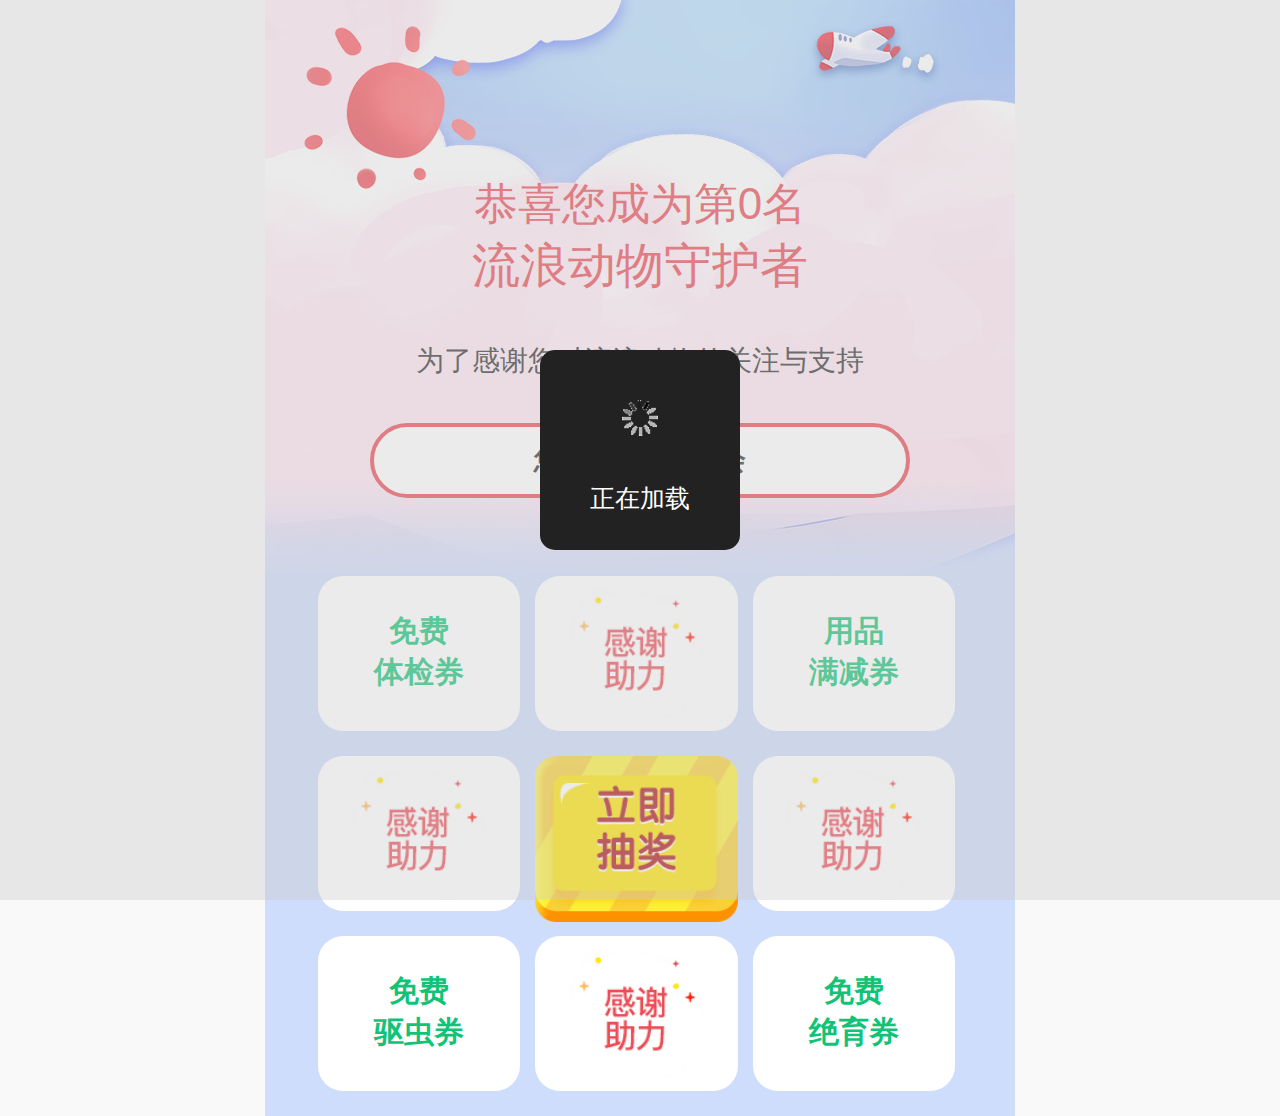
==== draft/luckDraw.html @ e5acdbd7 "create the folder" ====
<!DOCTYPE html>
<html lang="en">

<head>
    <meta charset="UTF-8">
    <meta name="viewport" content="width=device-width,minimum-scale=1.0,maximum-scale=1.0,user-scalable=no" />
    <meta http-equiv="X-UA-Compatible" content="ie=edge">
    <title>流浪动物暖心计划</title>
    <link rel="stylesheet" href="./css/base.css">
    <link rel="stylesheet" href="./css/rem.css">
    <link rel="stylesheet" href="./css/luckDraw.css">
</head>

<body>
    <div class="errotishi hide">
        <p class="msg"></p>
    </div>
    <div class="luckul">
        <img src="./img/bgimg.png" alt="" class="bg">
        <div class="luckTop">
            <p class="one">恭喜您成为第0名</p>
            <p class="onesm">流浪动物守护者</p>
            <p class="two">为了感谢您对流浪动物的关注与支持</p>
            <p class="three">您有0次抽奖机会</p>
        </div>
        <!-- 抽奖模块 -->
        <ul class="luckcenter clearfix">
            <li class="luckcenterli" id="li1">
                <p class="free">免费<br>体检券</p>
            </li>
            <li class="luckcenterli" id="li2">
                <img src="./img/noPrize.png" alt="">
            </li>
            <li class="luckcenterli" id="li3">
                <p class="free">用品<br>满减券</p>
            </li>
            <li class="luckcenterli" id="li8">
                <img src="./img/noPrize.png" alt="">
            </li>
            <li class="luckcenterli">
                <img src="./img/start.png" alt="" class="start" onclick="clickstart()" id="start">
                <img src="./img/end.png" alt="" class="end hide" id="end">
            </li>
            <li class="luckcenterli" id="li4">
                <img src="./img/noPrize.png" alt="">
            </li>
            <li class="luckcenterli" id="li7">
                <p class="free">免费<br>驱虫券</p>
            </li>
            <li class="luckcenterli" id="li6">
                <img src="./img/noPrize.png" alt="">
            </li>
            <li class="luckcenterli" id="li5">
                <p class="free">免费<br>绝育券</p>
            </li>

        </ul>
        <!-- 普通用户 -->
        <div class="ordinaryUser hide">
            <p class="chunfang"><a href="https://mp.weixin.qq.com/s/O9s8gQCI-DQ-tRzrGWMKwA">了解春防大作战></a></p>
            <div class="transmit clearfix footModal">
                <img src="./img/star.png" alt="" class="fl">
                <p class=" fl footModal">分享传递你的爱</p>
            </div>
            <!-- 救助狗狗的 -->
            <div class="helpPets">
                <p class="title">帮助这些丢失的小动物回家</p>
                <ul class="petsul clearfix">

                </ul>
                <div class="helpHome">
                    <img src="./img/erweima.jpg" alt="">
                    <p>识别二维码帮Ta回家</p>
                </div>
            </div>
        </div>
        <!-- 特殊用户 -->
        <div class="specialUser clearfix hide">
            <p class="title">救助人分享得捐粮福利</p>
            <div class="process clearfix">
                <img src="./img/shareBut.png" alt="" class="fl">
                <p class="line fl">——</p>
                <img src="./img/assistanceBut.png" alt="" class="fl">
                <p class="line fl"> ——</p>
                <img src="./img/getBut.png" alt="" class="fl">
            </div>
            <div class="transmit sptransmit clearfix twomore footModal">
                <img src="./img/star.png" alt="" class="fl">
                <p class="fl footModal"> 分享传递你的爱</p>
            </div>
            <p class="tishi">通过您分享的海报助力，将计算为您的助力粮</p>
            <div class="fellow clearfix">
                <div class="title clearfix">
                    <p class="fl">已有</p>
                    <p class="fl num" style="color: red">0</p>
                    <p class="fl">位好友帮您助力</p>
                </div>

                <!-- 有数据 -->
                <div class="manUser hide clearfix">


                </div>
                <!-- 没数据 -->
                <div class="kongUser hide">
                    <img src="./img/kong.png" alt="">
                    <p>点击上方按钮，分享传递你的爱</p>
                </div>


            </div>
        </div>
    </div>
    <!-- 中奖提示 -->
    <div class="jiangMsg hide">
        <img src="./img/zhongjaing.png" alt="" class="zhongjaing">
        <p class="right" onclick="right()"></p>
        <p class="title">免费体验券</p>
        <div class="jiangBut">
            <p class="btnone footModal">分享传递你的爱</p>
            <p class="btntwo haibao">生成助力海报</p>
            <p class="btnthree erweima">查看我的优惠券</p>
            <div class="discount hide">
                <img src="./img/erweima.jpg" alt="" class="discountimg">
                <p class="tishi">扫码进小程序查看</p>
            </div>
        </div>

    </div>


    <!-- 底部分享 -->
    <div class="useshare hide">
        <div class="footer clearfix">
            <div class="footerli fl weixin">
                <img src="./img/weixin.png" alt="">
                <p>微信好友</p>
            </div>
            <div class="footerli fl friend">
                <img src="./img/friend.png" alt="">
                <p>朋友圈</p>
            </div>
            <div class="footerli fl haibao">
                <img src="./img/haibao.png" alt="">
                <p>海报分享</p>
            </div>
        </div>
    </div>



    <!-- 弹屏 -->
    <div class="course hide">
        <img src="./img/course.png" alt="">

    </div>

    <!-- 海报 -->
    <div class="haibaoImg hide">
        <img src=' ' alt="">
        <div class="clearfix">
            <p class="updown ">长按下方海报保存图片</p>
        </div>
    </div>

    <!-- loading -->
    <div class="loading">
        <div class="loadingli">
            <img src="./img/loading.gif" alt="">
            <p>正在加载</p>
        </div>
    </div>

    <div class="tankuang hide">
        <div>
            <p class="tit">您还没有抽奖机会</p>
            <p class="sure">OK</p>
        </div>
    </div>


</body>
<script src="https://res.wx.qq.com/open/js/jweixin-1.3.2.js"></script>
<script src="./js/jquery.min.js"></script>
<script>
    baseUrl = 'https://www.memorychilli.com/';
    act = 'd6210b86e9f14578b2d10cd00d5bdda1';
    // 抽奖次数
    var luckDrawnum;



    function GetRequest() {
        var url = location.search; //获取url中"?"符后的字串
        var theRequest = new Object();
        if (url.indexOf("?") != -1) {
            var str = url.substr(1);
            strs = str.split("&");
            for (var i = 0; i < strs.length; i++) {
                theRequest[strs[i].split("=")[0]] = unescape(strs[i].split("=")[1]);
            }
        }
        return theRequest;
    }
    var Request = new Object();
    Request = GetRequest();
    console.log(Request.speUserid)
    if (Request.userId == undefined) {
        window.location = "./index.html"
    } else {
        userId = Request.userId
        mypopNum = Request.popNum
        specialUser = Request.specialUser
        speUserid = Request.speUserid
        share()
    }
    console.log(Request.userId)

    // 如果次数是 0， 不让点击按钮
    if (luckDrawnum = 0) {
        $('.start').attr('disabled', "true")
    }




    // 抽奖
    var t; ///用它存放setinterval,不用扣得太细，因为只要用到setinterval最后就得用     window.clearInterval(t);去释放他
    var index = 1; /////这个用来记录当前循环的次数，比如点了抽奖要转四圈，每转一圈有8个奖品，那一共就要循环8*圈数
    var circles = 1; ////抽奖要转的圈数
    var currentcircles = 1; ///记录当前是第几圈setinterval的第二个参数，通过操纵他来实现变速
    var speed = 0; /////转动的速度,用它作为 
    var endpoint = 3; /////最后停止的位置，即选中了谁  0=8 
    // 抽奖开始

    function clickstart() {
        $.ajax({
            url: baseUrl + 'lpCms/activity/drafts',
            method: "post",
            dataType: "json",
            data: {
                activityId: act,
                userId: userId

            },
            success: function (res) {
                if (res.data == null) {
                    nums = [2, 4, 6, 0]
                    endpoint = nums[Math.floor(Math.random() * nums.length)]
                    $('.start').hide()
                    $('.end').show()
                }
                if (res.data.couponType == 1) { //体检是2，用品是1
                    endpoint = 3
                }
                if (res.data.couponType == 2) { //体检是2，用品是1
                    endpoint = 1
                }
                if (res.code == 30001) {
                    $('.tankuang').show()
                    return;
                }
                startup()

            },
            error: function (res) {
                console.log('失败')
            }
        })
    }
    $('.sure').on('click', function () {
        $('.tankuang').hide()
    })

    function startup() {
        ///点一次抽奖过程中按钮禁用
        $('.start').attr('disabled', "true")
        $('#start').hide()
        $('#end').show()
        circles = 5;
        ////当前的圈数
        currentcircles = 1;
        ////速度，谁的太高了会很慢
        speed = 650;
        ////当前循环的次数
        index = 1;
        /////取得放奖品的<td>的数组
        var goods = $('.luckcenterli');
        ////存放奖品的<td>的数组
        var drawturn = [];
        ////遍历加入到drawturn数组里
        for (var i = 0; i < (8); i++) {
            // document.getElementById("turn" + (i + 1)).style.border = "0";
            ////加入时把他们的样式置为初始样式
            // document.getElementById("li" + (i + 1)).style.fontSize = "large";
            document.getElementById("li" + (i + 1)).style.border = "none";
            ///push方法，向数组内追加一个元素
            drawturn.push(document.getElementById("turn" + (i + 1)));
        }
        window.clearInterval(t);
        ////开始循环
        t = setInterval(HighTurn, speed);
    }
    ///循环奖品方法
    function HighTurn() {
        if (index > 1) {
            //清除样式了，因为他的前一位是上一次循环的8号奖品
            if ((index % 8) == 1) {
                $('#li8').css('border', 'none')
            }
            //清除样式 
            else {
                document.getElementById("li" + ((index - (8 * (currentcircles - 1))) - 1)).style.border = "none";
            }
        }
        ////处理完前一个商品的样式后再来改变当前奖品的样式——大号字体，红色
        // $('#li'+((index - (8 * (currentcircles - 1))) - 1)).css('border','3px solid pink')
        document.getElementById("li" + (index - (8 * (currentcircles - 1)))).style.border = "3px solid pink";

        if ((index % 8) == 0) {
            currentcircles++;
        }
        index++;
        if (currentcircles == 1) {
            window.clearInterval(t);
            ///改变速度
            speed -= 80;
            ///在重新执行
            t = setInterval(HighTurn, speed);
        }
        ///在下设定的在最后一圈的时候开始减速
        else if (currentcircles == circles) {
            window.clearInterval(t);
            speed += 80;
            t = setInterval(HighTurn, speed);
        }

        console.log(endpoint)
        // alert(circles == currentcircles && ((index - 1) % 8) == endpoint)
        ////用来判断是否循环完了，如果当前圈数==要循环的圈数，且当前循环到的奖品编号==终结点则判定为循环结束，最终会停在终结点位置的奖品上
        if (circles == currentcircles && ((index - 1) % 8) == endpoint) {
            ///清除setInterval
            window.clearInterval(t);
            ///回复按钮使用
            if (endpoint == 1) {
                $('.jiangMsg .title').text('免费体检券')
                window.setTimeout(starMsg, 800)
            } else if (endpoint == 3) {
                $('.jiangMsg .title').text('用品减免劵')
                window.setTimeout(starMsg, 800)
            } else {
                alert('未中奖')
            }



            return;
        }


    }

    function starMsg() {
        $('.jiangMsg').show()
        $('#start').show()
        $('#end').hide()
        actcount()
    }
    actcount()

    function actcount() {
        $('.loading').show()
        $.ajax({
            url: baseUrl + 'lpCms/activity/drafts/count',
            method: "get",
            dataType: "json",
            data: {
                activityId: act,
                userId: userId

            },
            success: function (res) {
                $('.loading').hide()
                luckDrawnum = res.data
                $('.three').text('您有' + res.data + "次抽奖机会")
                $('.one').text("恭喜您成为第" + mypopNum + "名")

            },
            error: function (res) {
                console.log('失败')
            }
        })
    }

    if (specialUser == 0) {
        specialurl()
    }
    // 特殊
    if (specialUser == 1) {
        $('.specialUser').show()
        follower()
    }
    // 普通
    function specialurl() {
        $('.loading').show()
        $('.ordinaryUser').show()
        $.ajax({
            url: 'https://www.memorychilli.com/pokemon/record/charity',
            method: "get",
            dataType: "json",
            data: {
                city: '上海市',
                pageNum: 1,
                pageSize: 3

            },
            success: function (res) {
                $('.loading').hide()
                console.log(res.data)
                for (var i = 0; i < res.data.length; i++) {
                    // https://melody.memorychilli.com
                    var parentdiv = $('<li></li>')
                    parentdiv.attr('class', 'petsli')
                    var childimg = $('<img>');
                    var childp = $('<p></p>');

                    childimg.attr("src", 'https://melody.memorychilli.com/' + res
                        .data[i].images[0])
                    var content = JSON.parse(res.data[i].content)
                    childp.text('我是' + content.petName + ',我在' + res.data[i]
                        .location + '走丢')
                    parentdiv.append(childimg)
                    parentdiv.append(childp)
                    $('.petsul').append(parentdiv);
                }


            },
            error: function (res) {
                console.log('失败')
            }
        })
    }

    function right() {
        $('.jiangMsg').hide()
    }

    // 特殊
    function follower() {
        $('.loading').show()
        $.ajax({
            url: baseUrl + 'lpCms/activity/assistance/followers',
            method: "get",
            dataType: "json",
            data: {
                activityId: act,
                assistUserId: userId

            },
            success: function (res) {
                $('.loading').hide()
                if (res.data.length == 0) {
                    $('.kongUser').show()
                } else {
                    $('.fellow .title .num').text(res.data.length)
                    $('.manUser').show()
                    var manUser = $('.manUser')
                    var that = this
                    for (var i = 0; i < res.data.length; i++) {
                        var parentdiv = $('<div></div>')
                        parentdiv.attr('class', 'fellowli')
                        var childdiv = $('<img>');
                        childdiv.attr('class', 'img')
                        childdiv.attr("src", res.data[i].photoPath)
                        parentdiv.append(childdiv)
                        manUser.append(parentdiv);
                    }
                }

            },
            error: function (res) {
                console.log('失败')
            }
        })
    }




    $('.haibao').on('click', function () {
        $('.loading').show()
        $.ajax({
            url: baseUrl + 'lpCms//activity/oss/image/poster',
            method: "get",
            dataType: "json",
            data: {
                userId: speUserid

            },
            success: function (res) {
                $('.loading').hide()
                console.log(res.data.data)
                $('.haibaoImg img').attr('src', res.data.data)
                $('.haibaoImg').show()
                $(".useshare").hide();
            },
            error: function (res) {
                console.log('失败')
            }
        })

    })
  )

    $('.haibaoImg').on('click', function () {
        $('.haibaoImg').hide()
    })
    $(".haibaoImg img").on("click", function (e) {
        e.stopPropagation();
    });



    function draft() {
        $.ajax({
            url: baseUrl + 'lpCms/activity/drafts/draft',
            method: "post",
            dataType: "json",
            data: {
                userId: userId,
                activityId: act,

            },
            success: function (res) {
                console.log(res.code)
                if (res.code == 30002) {
                    $('.three').text('您有' + luckDrawnum + "次抽奖机会")
                } else {
                    $('.three').text('您有' + (parseInt(luckDrawnum + 1)) + "次抽奖机会")
                }

            },
            error: function (res) {
                console.log('失败')
            }
        })

    }

    $('.erweima').on('click', function () {
        $('.discount').show()
    })

    $('.zhongjaing').on('click', function () {
        console.log(1)
        $('.discount').hide()
    })





    // 判断是浏览器还是小程序
    var ua = window.navigator.userAgent.toLowerCase();
    console.log(ua.match(/MicroMessenger/i) == 'micromessenger')
    if (ua.match(/MicroMessenger/i) == 'micromessenger') { //判断是否是微信环境
        //微信环境
        wx.miniProgram.getEnv(function (res) {
            if (res.miniprogram) {
                // 显示海报
                $('.footModal').on('click', function () {
                    $('.loading').show()
                    $.ajax({
                        url: baseUrl + 'lpCms//activity/oss/image/poster',
                        method: "get",
                        dataType: "json",
                        data: {
                            userId: speUserid
                        },
                        success: function (res) {
                            $('.loading').hide()
                            $('.haibaoImg img').attr('src', res.data.data)
                            $('.haibaoImg').show()
                            $(".useshare").hide();
                        },
                        error: function (res) {
                            console.log('失败')
                        }
                    })

                })
            } else {

                // 显示底部
                $(".footModal").on("click", function (e) {
                    $(".useshare").show();
                    if (!$(".useshare").is(':hidden')) {
                        $(".useshare").on("click", function (e) {
                            $(".useshare").hide();
                        })

                    }
                });

                $(".footer").on("click", function (e) {
                    e.stopPropagation();
                });

                $(".weixin").on("click", function (e) {
                    $('.course').show()
                    if (!$(".course").is(':hidden')) {
                        $(".course").on("click", function (e) {
                            $(".course").hide();
                            $(".useshare").hide();
                        })

                    }
                });

                $(".friend").on("click", function (e) {
                    $('.course').show()
                    if (!$(".course").is(':hidden')) {
                        $(".course").on("click", function (e) {
                            $(".course").hide();
                            $(".useshare").hide();
                        })

                    }
                });
            }
        })
    } else {
        //非微信环境逻辑
    }

    // 分享

    function share() {
        $.ajax({
            url: baseUrl + 'lpWechat/wxAuth/configWxEnvironment',
            method: "get",
            dataType: "json",
            data: {
                url: window.location.href,
                plateForm: 'MP_WX',
            },
            success: function (res) {
                var data = res.data
                wx.config({
                    debug: false,
                    appId: data.appId, // 和获取Ticke的必须一样------必填，公众号的唯一标识
                    timestamp: data.timestamp, // 必填，生成签名的时间戳
                    nonceStr: data.nonceStr, // 必填，生成签名的随机串
                    signature: data.signature, // 必填，签名，见附录1
                    //需要分享的列表项:发送给朋友，分享到朋友圈，分享到QQ，分享到QQ空间
                    jsApiList: [
                        "onMenuShareAppMessage",
                        "onMenuShareTimeline",
                        "onMenuShareQQ",
                        "onMenuShareQZone"
                    ]
                });
                //处理验证失败的信息
                wx.error(function (res) {});
                //处理验证成功的信息
                wx.ready(function () {
                    console.log(speUserid)
                    //分享到朋友圈
                    wx.onMenuShareTimeline({
                        title: "春防大作战之流浪动物暖心计划", // 分享标题
                        link: 'https://www.memorychilli.com/linkpets/activityplan/index.html?speUserid=' +
                            speUserid, // 分享链接，该链接域名或路径必须与当前页面对应的公众号JS安全域名一致
                        imgUrl: 'https://melody.memorychilli.com/activity/postImage/share_bg.jpg', // 分享图标
                        success: function (res) {
                            // 用户确认分享后执行的回调函数
                            _this.showMsg("分享成功!");
                            draft()

                        },
                        cancel: function (res) {
                            // 用户取消分享后执行的回调函数
                        }
                    });
                    //分享给朋友
                    wx.onMenuShareAppMessage({
                        title: "春防大作战之流浪动物暖心计划", // 分享标题
                        desc: "关爱流浪动物，助力宠物公益|你，将温暖它们！", // 分享描述
                        link: 'https://www.memorychilli.com/linkpets/activityplan/index.html?speUserid=' +
                            speUserid, // 分享链接，该链接域名或路径必须与当前页面对应的公众号JS安全域名一致
                        imgUrl: 'https://melody.memorychilli.com/activity/postImage/share_bg.jpg', // 分享图标
                        type: "", // 分享类型,music、video或link，不填默认为link
                        dataUrl: "", // 如果type是music或video，则要提供数据链接，默认为空
                        success: function (res) {
                            // 用户确认分享后执行的回调函数
                            draft()

                        },
                        cancel: function (res) {
                            // 用户取消分享后执行的回调函数
                        }
                    });
                });
            }
        })
    }
    window.onpageshow = function (event) {
        //event.persisted 判断浏览器是否有缓存, 有为true, 没有为false
        if (event.persisted) {
            window.location.reload();
        }
    }
</script>

</html>
---- draft/css/base.css ----
@charset "UTF-8";
/*! normalize.css v3.0.3 | MIT License | github.com/necolas/normalize.css */

p {
  margin: 0;
  padding: 0;
}

h1,
h2,
h3,
h4,
h5,
h6 {
  line-height: 1;
  margin-top: 0;
  margin-bottom: 0;
}

html {
  font-family: sans-serif;
  -ms-text-size-adjust: 100%;
  -webkit-text-size-adjust: 100%;
  max-width: 750px;
  min-width: 320px;
  margin: 0 auto;
}

body {
  margin: 0;
  background-color: #f9f9f9;
  color: rgb(46, 46, 46)
}

article,
aside,
details,
figcaption,
figure,
footer,
header,
hgroup,
main,
menu,
nav,
section,
summary {
  display: block;
}

audio,
canvas,
progress,
video {
  display: inline-block;
  vertical-align: baseline;
}

audio:not([controls]) {
  display: none;
  height: 0;
}

[hidden],
template {
  display: none;
}

a {
  background-color: transparent;
}

a:active,
a:hover {
  outline: 0;
}

abbr[title] {
  border-bottom: 1px dotted;
}

b,
strong {
  font-weight: bold;
}

dfn {
  font-style: italic;
}

h1 {
  font-size: 2em;
  margin: 0.67em 0;
}

/* mark {
  background: #ff0;
  color: #000;
} */

small {
  font-size: 80%;
}

sub,
sup {
  font-size: 75%;
  line-height: 0;
  position: relative;
  vertical-align: baseline;
}

sup {
  top: -0.5em;
}

sub {
  bottom: -0.25em;
}

img {
  border: 0;
}

svg:not(:root) {
  overflow: hidden;
}

figure {
  margin: 1em 40px;
}

hr {
  box-sizing: content-box;
  height: 0;
}

pre {
  overflow: auto;
}

code,
kbd,
pre,
samp {
  font-family: monospace, monospace;
  font-size: 1em;
}

button,
input,
optgroup,
select,
textarea {
  color: inherit;
  font: inherit;
  margin: 0;
}

button {
  overflow: visible;
}

button,
select {
  text-transform: none;
}

button,
html input[type="button"],
input[type="reset"],
input[type="submit"] {
  -webkit-appearance: button;
  cursor: pointer;
}

button[disabled],
html input[disabled] {
  cursor: default;
}

button::-moz-focus-inner,
input::-moz-focus-inner {
  border: 0;
  padding: 0;
}

input {
  line-height: normal;
}

input[type="checkbox"],
input[type="radio"] {
  box-sizing: border-box;
  padding: 0;
}

input[type="number"]::-webkit-inner-spin-button,
input[type="number"]::-webkit-outer-spin-button {
  height: auto;
}

input[type="search"] {
  -webkit-appearance: textfield;
  box-sizing: content-box;
}

input[type="search"]::-webkit-search-cancel-button,
input[type="search"]::-webkit-search-decoration {
  -webkit-appearance: none;
}

fieldset {
  border: 1px solid #c0c0c0;
  margin: 0 2px;
  padding: 0.35em 0.625em 0.75em;
}

legend {
  border: 0;
  padding: 0;
}

textarea {
  overflow: auto;
}

optgroup {
  font-weight: bold;
}

table {
  border-collapse: collapse;
  border-spacing: 0;
}

td,
th {
  padding: 0;
}

*,
::before,
::after {
  margin: 0;
  padding: 0;
  box-sizing: border-box;
}

body {
  font-size: 14px;
  font-family: 'Microsoft YaHei', sans-serif;
  /* background-color: #f5f5f5; */
}

a {
  color: #333;
  text-decoration: none;
}

ul,
ol {
  list-style: none;
}

input[type="text"],
input[type="search"],
textarea {
  border: none;
  outline: none;
  resize: none;
  -webkit-appearance: none;
}

.fl {
  float: left;
}

.fr {
  float: right;
}

.clearfix::before,
.clearfix::after {
  content: "";
  display: block;
  visibility: hidden;
  height: 0;
  line-height: 0;
  clear: both;
}

.mint-radiolist::before,
.mint-radiolist::after {
  content: "";
  display: block;
  visibility: hidden;
  height: 0;
  line-height: 0;
  clear: both;
}

.mint-radiolist .mint-cell {
  float: left;
  width: 50%;
  margin: 0 auto;
}

video {
  margin: 0 auto;
}

img {
  display: block;
  width: 100%;
}

.fs-30 {
  font-size: 0.6rem;
}

.fs-28 {
  font-size: 0.56rem;
}

.fs-26 {
  font-size: 0.52rem;
}

.fs-24 {
  font-size: 0.48rem;
}

.fs-20 {
  font-size: 0.4rem;
}

.mar-t-10 {
  margin-top: 0.2rem;
}

.mar-t-16 {
  margin-top: 0.32rem;
}

.mar-r-20 {
  margin-right: 0.4rem;
}

.dred {
  color: #921523;
}

.bold {
  font-weight: 700;
}

.gray {
  color: #898989;
}

.hide {
  display: none;
}

.show {
  display: block;
}

.mint-swipe-indicators {
  bottom: 20px !important;
}

.mint-navbar .mint-tab-item.is-selected {
  border-bottom: 3px solid #ad0b1e;
  color: #ad0b1e;
  margin-bottom: -3px;
}

.mint-tab-item-label {
  color: inherit;
  font-size: 14px;
  line-height: 1;
}

.mint-header {
  width: 100%;
  position: fixed;
  top: 0;
  left: 0;
  z-index: 999;
}

.hadder2rem {
  height: 2rem;
  width: 100%;
}

.mint-field {
  border-bottom: 1px solid #ccc;
}

.mint-cell-wrapper {
  height: 2.5rem;
  line-height: 2.5rem;
  background-image: none;
}

.mint-field .mint-cell-title {
  width: 40%;
  margin-left: 0.2rem;
}

.mint-cell-text {
  font-size: 14px;
}

.mint-field-core {
  font-size: 14px;
}
---- draft/css/rem.css ----
@media (min-width: 320px) {
  html {
    font-size: 21.33px;
  }
}
@media (min-width: 360px) {
  html {
    font-size: 24px;
  }
}
@media (min-width: 375px) {
  html {
    font-size: 25px;
  }
}
@media (min-width: 384px) {
  html {
    font-size: 25.6px;
  }
}
@media (min-width: 400px) {
  html {
    font-size: 26.67px;
  }
}
@media (min-width: 414px) {
  html {
    font-size: 27.6px;
  }
}
@media (min-width: 424px) {
  html {
    font-size: 28.27px;
  }
}
@media (min-width: 480px) {
  html {
    font-size: 32px;
  }
}
@media (min-width: 540px) {
  html {
    font-size: 36px;
  }
}
@media (min-width: 570px) {
  html {
    font-size: 38px;
  }
}
@media (min-width: 600px) {
  html {
    font-size: 40px;
  }
}
@media (min-width: 630px) {
  html {
    font-size: 42px;
  }
}
@media (min-width: 660px) {
  html {
    font-size: 44px;
  }
}
@media (min-width: 690px) {
  html {
    font-size: 46px;
  }
}
@media (min-width: 720px) {
  html {
    font-size: 48px;
  }
}
@media (min-width: 750px) {
  html {
    font-size: 50px;
  }
}
---- draft/css/luckDraw.css ----
.errotishi {
    height: 50px;
    width: 100%;
    background-color: #fb8080;
    text-align: center;
    line-height: 50px;
    position: fixed;
    top: 0;
    left: 0;
    color: #fff;
    z-index: 999;
}

.luckul {
    position: relative;
    width: 100%;
    height: 100%;
    background-color: #ceddfc;

}

.luckul .bg {
    min-height: 11.52rem;
}

.luckul .luckTop {
    position: absolute;
    top: 3.5rem;
    left: 5%;
    width: 90%;
    text-align: center;
    min-height: 5rem;
}

.luckul .luckTop .one {
    color: #ea4952;
    font-size: 0.88rem;
}

.luckul .luckTop .onesm {
    color: #ea4952;
    font-size: 0.96rem;
}

.luckul .luckTop .two {
    line-height: 2.5rem;
    font-size: 0.55rem;

}

.luckul .luckTop .three {
    width: 80%;
    height: 1.5rem;
    background-color: #fff;
    border: 4px solid #ea4952;
    border-radius: 0.8rem;
    margin: 0 auto;
    line-height: 1.3rem;
    font-size: 0.55rem;
    font-weight: 700;
}

.luckcenter {
    width: 90%;
    margin: 0 auto;
    min-height: 9rem;
}

.luckcenter .luckcenterli {
    float: left;
    width: 30%;
    height: 3.1rem;
    background-color: #fff;
    margin: 0 auto;
    text-align: center;
    margin-left: 0.3rem;
    border-radius: 0.5rem;
    margin-bottom: 0.5rem;
}

.luckcenter .luckcenterli img {
    width: 2.7rem;
    margin: 0 auto;
    margin-top: 0.25rem;
}

.luckcenter .luckcenterli .start {
    width: 100%;
    margin: 0;
}

.luckcenter .luckcenterli .end {
    width: 100%;
    margin: 0;
}

.luckcenter .luckcenterli .free {
    font-size: 0.6rem;
    color: #11c376;
    margin-top: 0.7rem;
    font-weight: 700;
}

.ordinaryUser .chunfang {
    text-align: center;
    margin-top: 0.7rem;
}

.ordinaryUser .chunfang a {
    color: #266bd6;
    font-size: 0.65rem;
}

.transmit {
    width: 60%;
    background-color: #ef4d56;
    margin: 0 auto;
    height: 1.8rem;
    border-radius: 0.8rem;
    margin-top: 0.3rem;
}

.transmit img {
    width: 1.2rem;
    margin-top: 0.4rem;
    margin-left: 1.5rem;
}

.transmit p {
    line-height: 1.8rem;
    margin-left: 0.8rem;
    color: #fff;
    font-size: 0.6rem;

}

.specialUser {
    margin-top: 1rem;
}

.specialUser .title {
    font-size: 0.65rem;
    text-align: center;
    font-weight: 700;
    margin-bottom: 1rem;

}

.specialUser .process {
    margin-top: 2rem;
    width: 80%;
    margin: 0 auto;

}

.specialUser .process .line {
    width: 1.5rem;
    line-height: 2.5rem;
    color: #6f48fe;
    text-align: center;
    font-weight: 700;
}

.specialUser .process img {
    width: 3rem;
}

.specialUser .tishi {
    text-align: center;
    line-height: 1.5rem;
}

.sptransmit {
    margin-top: 1rem;
}

.fellow {
    width: 85%;
    margin: 0 auto;
}

.fellow .title {
    font-size: 0.65rem;
    text-align: center;
    font-weight: 700;
    margin-top: 1rem;
    margin-left: 3rem;
}

.fellow .title p {
    text-align: center;
}

.fellow .fellowli {
    width: 16.6%;
    border-radius: 50%;
    margin-bottom: 0.3rem;
    float: left;
}

.fellow .fellowli .img {
    width: 1.8rem;
    height: 1.8rem;
    border-radius: 50%;
    border: 2px solid #ef4d56;
    float: left;
}

.kongUser img {
    width: 1.5rem;
    margin: 0 auto
}

.kongUser p {
    font-size: 0.55rem;
    text-align: center;
    line-height: 1.5rem;
}

.jiangMsg {
    width: 100%;
    height: 100%;
    position: fixed;
    left: 0;
    top: 0;
    margin: auto;
    overflow: hidden;
}

.jiangMsg img {
    width: 90%;
    margin: 0 auto;
    margin-top: 2rem
}

.jiangMsg .right {
    position: absolute;
    right: 5%;
    top: 8%;
    /* background-color: red; */
    width: 1.5rem;
    height: 1.5rem;
}

.jiangMsg .title {
    position: absolute;
    right: 30%;
    top: 8.3rem;
    width: 6rem;
    height: 3rem;
    font-size: 0.85rem;
    text-align: center;
    line-height: 3rem;
    color: #fff;

}

.jiangMsg .jiangBut {
    position: absolute;
    right: 2.5rem;
    top: 13rem;
    width: 10rem;
    height: 7rem;
    /* background-color: red; */

}

.jiangMsg .jiangBut .discount {
    position: absolute;
    bottom: 0;
    left: 2rem;
    width: 6rem;
    height: 6rem;
    border: 1px solid #11c376;
}

.jiangMsg .jiangBut .discount .tishi {
    width: 100%;
    margin: 0 auto;
    border: 1px solid #11c376;
    line-height: 1.2rem;
    margin-top: 0.7rem;
    text-align: center;
    border-radius: 0.3rem;
    background-color: #11c376;
}

.jiangMsg .jiangBut .discount .discountimg {
    width: 100%;
    height: 100%;
    margin: 0;
}

.jiangMsg .jiangBut p {
    width: 70%;
    margin: 0 auto;
    border: 1px solid #ccc;
    line-height: 1.2rem;
    margin-top: 0.7rem;
    text-align: center;
    border-radius: 0.3rem;

}

.jiangMsg .jiangBut .btnone {
    border-color: #ef4d56;
    color: #ef4d56;
}

.jiangMsg .jiangBut .btntwo {
    border-color: #e4c678;
    color: #e4c678;
}

.jiangMsg .jiangBut .btnthree {
    border-color: #11c376;
    color: #11c376;
}

.jiangBut .erweima {}

/* 底部 */
.useshare {
    height: 100%;
    width: 100%;
    position: fixed;
    bottom: 0;
    left: 0;
    background: rgba(0, 0, 0, 0.4);
}

.useshare .footer {
    height: 4.5rem;
    width: 100%;
    background-color: #fff;
    border-radius: 1rem 1rem 0 0;
    position: fixed;
    bottom: 0;
    left: 0;

}

.useshare .footer .footerli {
    padding-top: 1rem;
    width: 33.33%;
    margin: 0 auto;
    text-align: center;
}

.useshare .footer .footerli img {
    width: 2rem;
    text-align: center;
    margin: 0 auto;
}

.course {
    background-color: rgba(0, 0, 0, 0.4);
    position: fixed;
    top: 0;
    left: 0;
    height: 100%;
    width: 100%;

}

.course img {
    width: 95%;

}

.haibaoImg {
    position: fixed;
    width: 100%;
    height: 100%;
    left: 0;
    top: 0;
    background-color: rgba(0, 0, 0, 0.4);

}

.haibaoImg img {
    width: 90%;
    margin: 0 auto;
    position: absolute;
    left: 50%;
    top: 50%;
    transform: translate(-50%, -50%);

}

.haibaoImg .updown {
    height: 1.6rem;
    width: 100%;
    line-height: 1.6rem;
    display: inline-block;
    text-align: center;
    background-color: #11c376;
    color: white;
    text-align: center;
    position: absolute;



}

.haibaoImg div {
    width: 100%;
}



/* 普通用户救助宠物 */
.helpPets {
    padding-top: 1rem;
    width: 100%;
    height: 100%;

}

.helpPets .helpHome {
    text-align: center;
    margin: 0 auto;
    width: 100%
}

.helpPets .helpHome img {
    width: 4rem;
    height: 4rem;
    margin: 0 auto;
}

.helpPets .helpHome p {
    line-height: 1rem;
    font-size: 0.65rem;
}

.helpPets .title {
    font-size: 0.65rem;
    line-height: 1.5rem;
    padding-left: 0.5rem;
}

.helpPets .petsul {
    width: 90%;
    margin: 0 auto;
    padding-bottom: 0.5rem;
}

.helpPets .petsli {
    width: 33.33%;
    float: left;
    padding-bottom: 0.5rem;
    padding-top: 0.5rem;
}

.helpPets .petsli img {
    width: 4.3rem;
    height: 4.3rem;
    text-align: center;
    border: 1px solid #fff;
    border-bottom: none;
    border-radius: 0.3rem 0.3rem 0 0;
}

.helpPets .petsli p {
    width: 4.3rem;
    /* text-align: center; */
    display: -webkit-box;
    -webkit-box-orient: vertical;
    -webkit-line-clamp: 3;
    overflow: hidden;
    background-color: #fff;
    border-radius: 0 0 0.3rem 0.3rem;
    padding: 0.1rem;
}

.loading {
    background: rgba(204, 204, 204, 0.4);
    position: fixed;
    top: 0;
    left: 0;
    height: 100%;
    width: 100%;
}

.loading .loadingli {
    width: 4rem;
    height: 4rem;
    background-color: #232222;
    border-radius: 0.3rem;
    position: absolute;
    left: 50%;
    top: 50%;
    transform: translate(-50%, -50%);
}

.loading .loadingli img {
    width: 18%;
    margin: 0 auto;
    margin-top: 1rem;
}

.loading .loadingli p {
    line-height: 1.5rem;
    font-size: 0.5rem;
    color: #fff;
    margin-top: 0.5rem;
    text-align: center;
}

.tankuang {
    background-color: rgba(0, 0, 0, 0.4);
    position: fixed;
    top: 0;
    left: 0;
    height: 100%;
    width: 100%;
}

.tankuang div {
    width: 80%;
    height: 4.5rem;
    background-color: #fff;
    margin: 0 auto;
    position: absolute;
    left: 50%;
    top: 50%;
    transform: translate(-50%, -50%);
    border-radius: 0.3rem;
    text-align: center;
}

.tankuang .tit {
    line-height: 2.5rem;
    border-bottom: 1px solid #f5f5f5;
    font-size: 0.75rem;
}

.tankuang .sure {
    text-align: center;
    line-height: 2rem;
    color: #266bd6;
}
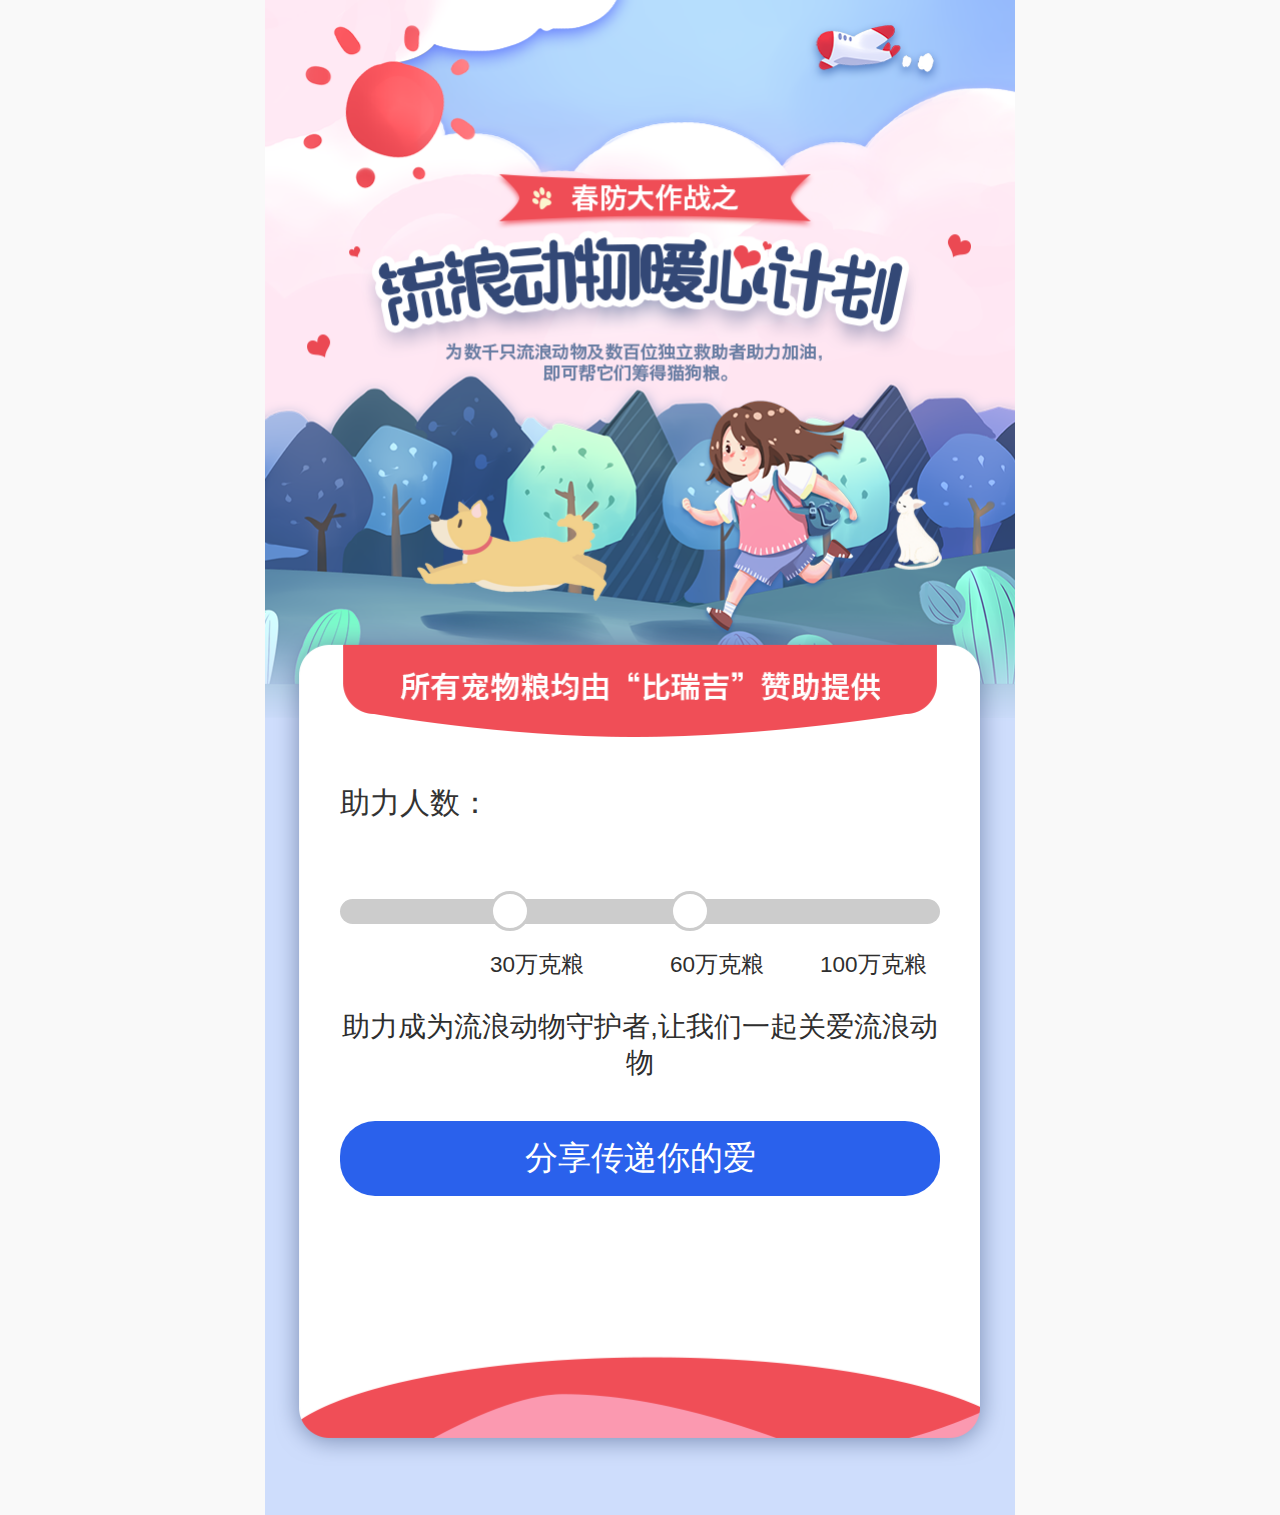
==== commit 7ecb88f2: "更新" ====
--- a/draft/luckDraw.html
+++ b/draft/luckDraw.html
@@ -183,7 +183,10 @@
 <script src="https://res.wx.qq.com/open/js/jweixin-1.3.2.js"></script>
 <script src="./js/jquery.min.js"></script>
 <script>
-    baseUrl = 'https://www.memorychilli.com/';
+    // baseUrl = 'https://www.linchongpets.com/';
+    baseUrl = 'http://localhost:8093/';
+    baseUrlWechat='http://localhost:8094/';
+
     act = 'd6210b86e9f14578b2d10cd00d5bdda1';
     // 抽奖次数
     var luckDrawnum;
@@ -315,7 +318,7 @@
         }
         ////处理完前一个商品的样式后再来改变当前奖品的样式——大号字体，红色
         // $('#li'+((index - (8 * (currentcircles - 1))) - 1)).css('border','3px solid pink')
-        document.getElementById("li" + (index - (8 * (currentcircles - 1)))).style.border = "3px solid pink";
+        document.getElementById("li" + (index - (8 * (currentcircles - 1)))).style.border = "3px solid #FDE401";
 
         if ((index % 8) == 0) {
             currentcircles++;
@@ -392,55 +395,13 @@
         })
     }
 
-    if (specialUser == 0) {
-        specialurl()
-    }
+   
     // 特殊
     if (specialUser == 1) {
         $('.specialUser').show()
         follower()
     }
-    // 普通
-    function specialurl() {
-        $('.loading').show()
-        $('.ordinaryUser').show()
-        $.ajax({
-            url: 'https://www.memorychilli.com/pokemon/record/charity',
-            method: "get",
-            dataType: "json",
-            data: {
-                city: '上海市',
-                pageNum: 1,
-                pageSize: 3
-
-            },
-            success: function (res) {
-                $('.loading').hide()
-                console.log(res.data)
-                for (var i = 0; i < res.data.length; i++) {
-                    // https://melody.memorychilli.com
-                    var parentdiv = $('<li></li>')
-                    parentdiv.attr('class', 'petsli')
-                    var childimg = $('<img>');
-                    var childp = $('<p></p>');
-
-                    childimg.attr("src", 'https://melody.memorychilli.com/' + res
-                        .data[i].images[0])
-                    var content = JSON.parse(res.data[i].content)
-                    childp.text('我是' + content.petName + ',我在' + res.data[i]
-                        .location + '走丢')
-                    parentdiv.append(childimg)
-                    parentdiv.append(childp)
-                    $('.petsul').append(parentdiv);
-                }
-
-
-            },
-            error: function (res) {
-                console.log('失败')
-            }
-        })
-    }
+    
 
     function right() {
         $('.jiangMsg').hide()
@@ -511,7 +472,6 @@
         })
 
     })
-  )
 
     $('.haibaoImg').on('click', function () {
         $('.haibaoImg').hide()
@@ -638,7 +598,7 @@
 
     function share() {
         $.ajax({
-            url: baseUrl + 'lpWechat/wxAuth/configWxEnvironment',
+            url: baseUrlWechat + 'lpWechat/wxAuth/configWxEnvironment',
             method: "get",
             dataType: "json",
             data: {
--- a/draft/css/luckDraw.css
+++ b/draft/css/luckDraw.css
@@ -9,6 +9,12 @@
     left: 0;
     color: #fff;
     z-index: 999;
+}
+
+body{
+    background-color: #ceddfc;
+    height:100vh!important;
+    width:100vw!important;
 }
 
 .luckul {
@@ -64,6 +70,10 @@
     width: 90%;
     margin: 0 auto;
     min-height: 9rem;
+    background-color:#ea4952;
+    border-radius: 0.5rem;
+    padding-top:.5rem;
+    padding-bottom:.5rem;
 }
 
 .luckcenter .luckcenterli {
@@ -75,7 +85,8 @@
     text-align: center;
     margin-left: 0.3rem;
     border-radius: 0.5rem;
-    margin-bottom: 0.5rem;
+    margin-bottom: 0.25rem;
+    margin-top: 0.25rem;
 }
 
 .luckcenter .luckcenterli img {
@@ -294,7 +305,7 @@
 .jiangMsg .jiangBut p {
     width: 70%;
     margin: 0 auto;
-    border: 1px solid #ccc;
+    border: 1px solid #f0b931;
     line-height: 1.2rem;
     margin-top: 0.7rem;
     text-align: center;
